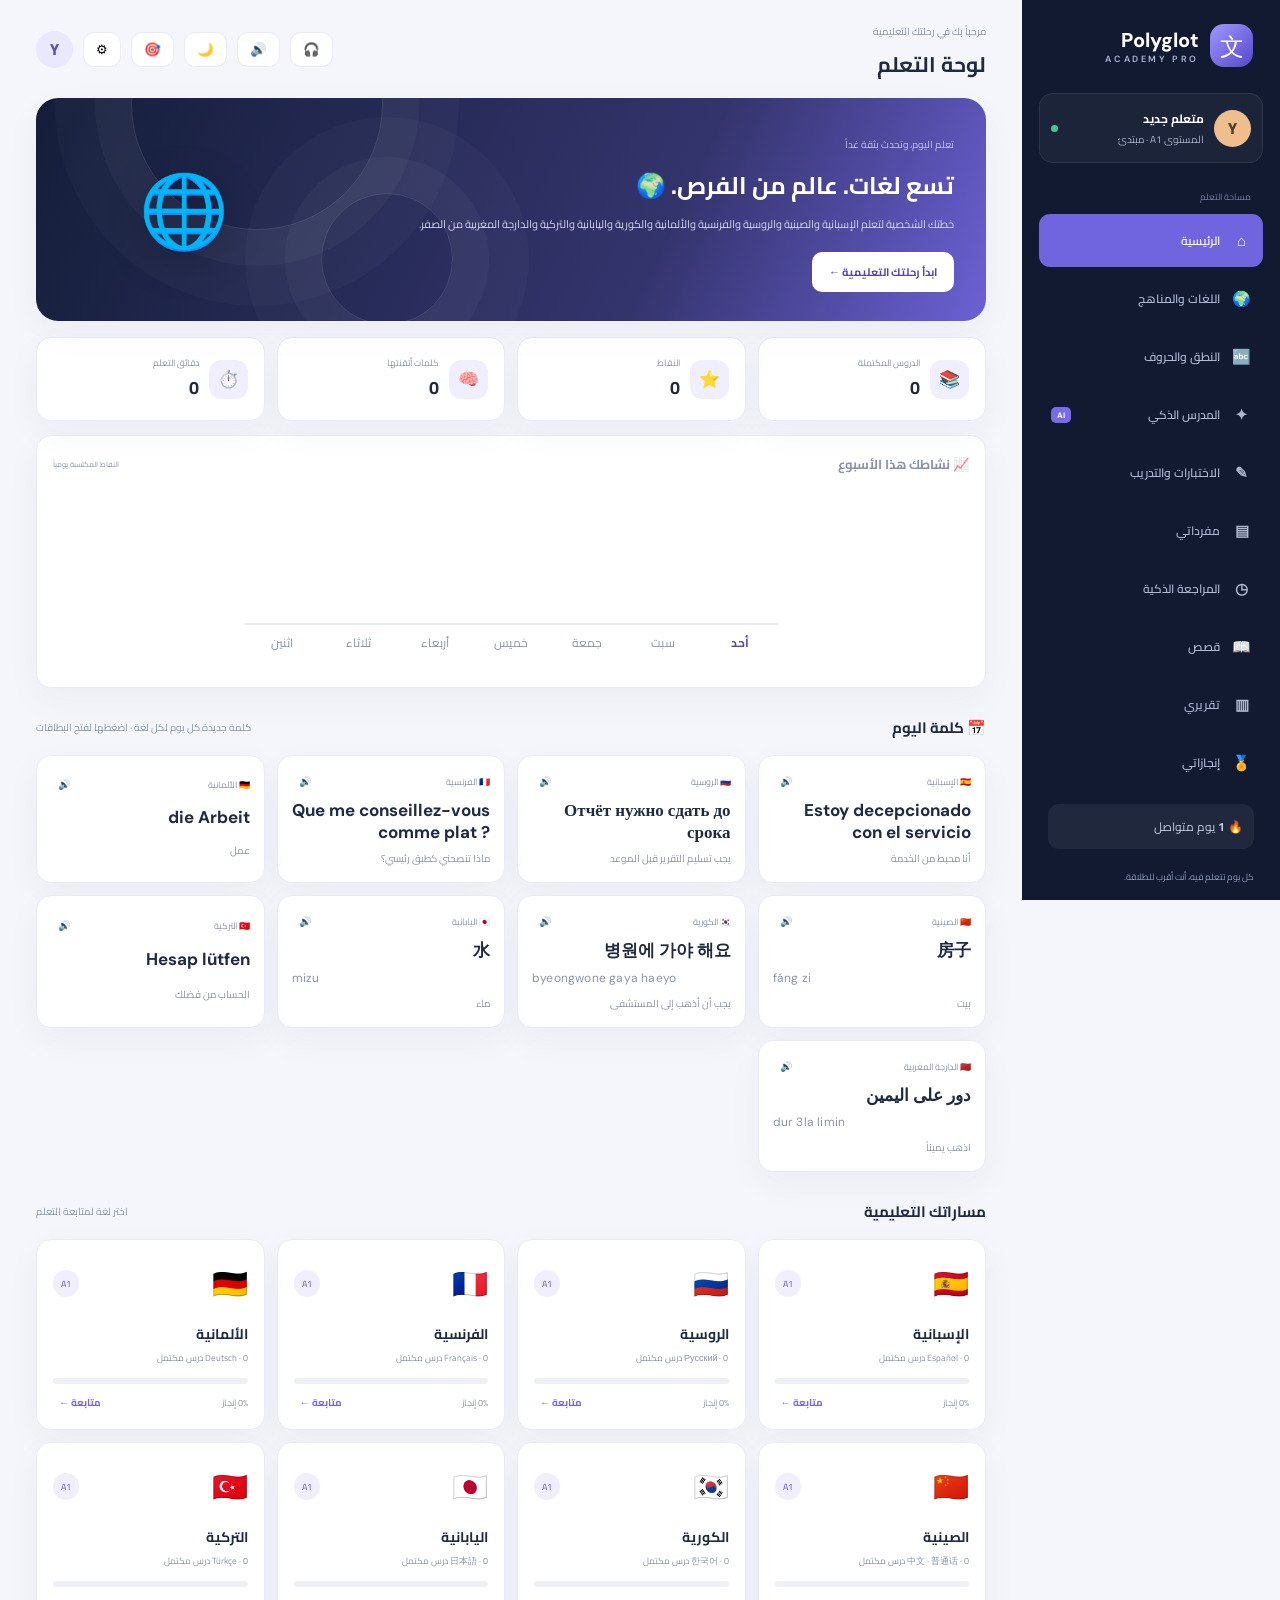
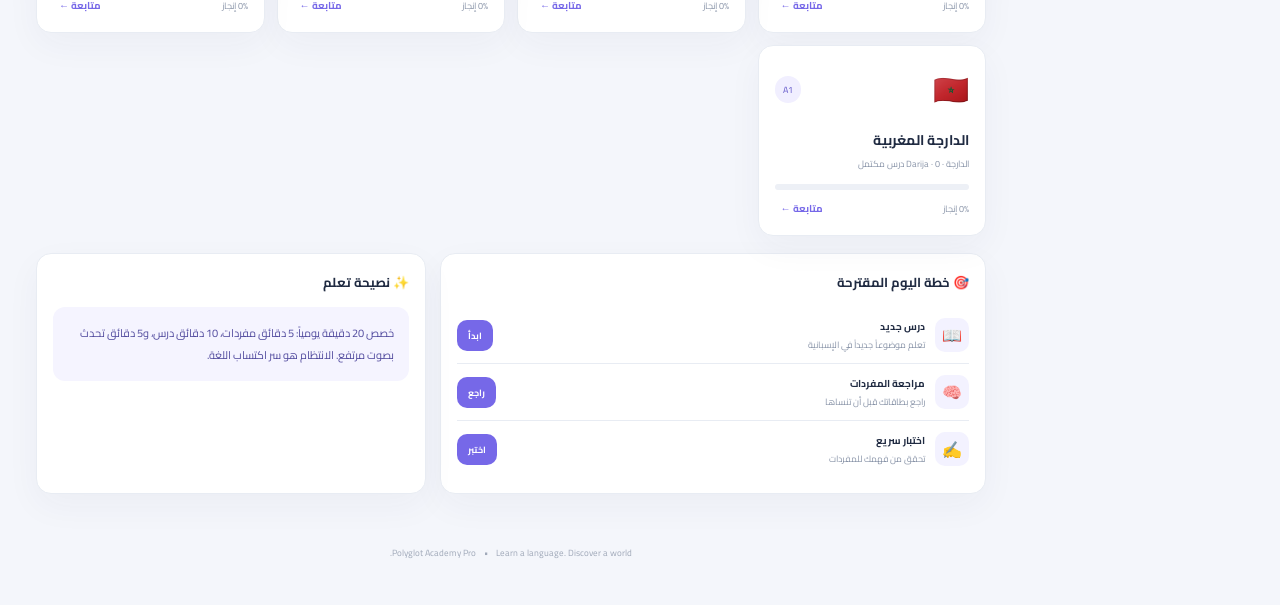
==== index.html @ 5365e898 "Update script version numbers in index.html" ====
<!DOCTYPE html>
<html lang="ar" dir="rtl">
<head>
<meta charset="UTF-8"><meta name="viewport" content="width=device-width,initial-scale=1,viewport-fit=cover">
<meta name="theme-color" content="#10172b"><meta name="description" content="Polyglot Academy - منصة تعلم الإسبانية والصينية والكورية واليابانية والتركية والروسية والفرنسية والألمانية والدارجة المغربية">
<link rel="manifest" href="manifest.json"><link rel="icon" href="icon.svg" type="image/svg+xml"><link rel="apple-touch-icon" href="icon-192.png"><link rel="stylesheet" href="styles.css?v=26">
<title>Polyglot Academy Pro</title>
</head>
<body>
<script>if(localStorage.getItem("polyglot-theme")==="dark")document.body.classList.add("dark")</script>
<aside class="sidebar" id="sidebar">
 <a class="brand" href="#"><span class="brand-icon">文</span><span><b>Polyglot</b><small>ACADEMY PRO</small></span></a>
 <div class="user-card"><div class="avatar">Y</div><div><b>متعلم جديد</b><small>المستوى A1 · مبتدئ</small></div><span class="online"></span></div>
 <div class="nav-label">مساحة التعلم</div>
 <nav>
  <button class="nav active" data-page="dashboard"><i>⌂</i> الرئيسية</button>
  <button class="nav" data-page="languages"><i>🌍</i> اللغات والمناهج</button>
  <button class="nav" data-page="alphabet"><i>🔤</i> النطق والحروف</button>
  <button class="nav" data-page="tutor"><i>✦</i> المدرس الذكي <em>AI</em></button>
  <button class="nav" data-page="practice"><i>✎</i> الاختبارات والتدريب</button>
  <button class="nav" data-page="vocabulary"><i>▤</i> مفرداتي</button>
  <button class="nav" data-page="review"><i>◷</i> المراجعة الذكية</button>
  <button class="nav" data-page="stories"><i>📖</i> قصص</button>
  <button class="nav" data-page="progress"><i>▥</i> تقريري</button>
  <button class="nav" data-page="achievements"><i>🏅</i> إنجازاتي</button>
 </nav>
 <div class="sidebar-bottom"><div class="streak">🔥 <b id="streak">1</b> يوم متواصل</div><small>كل يوم تتعلم فيه، أنت أقرب للطلاقة.</small></div>
</aside>
<div class="backdrop" id="backdrop"></div>
<main class="main">
 <header class="topbar"><button class="menu" id="menuBtn">☰</button><div><small class="muted">مرحباً بك في رحلتك التعليمية</small><h2 id="pageTitle">لوحة التعلم</h2></div><div class="top-actions"><button class="icon-btn" id="rateBtn" title="سرعة النطق">🔊</button><button class="icon-btn" id="themeBtn" title="الوضع الليلي">🌙</button><button class="icon-btn" id="goalBtn" title="هدف اليوم">🎯</button><button class="icon-btn" id="settingsBtn" title="الإعدادات">⚙</button><div class="user-mini">Y</div></div></header>
 <section id="content"></section>
 <footer>Polyglot Academy Pro <span>•</span> Learn a language. Discover a world.</footer>
</main>
<div class="toast" id="toast"></div>
<script src="content.js?v=26"></script>
<script src="grammar.js?v=26"></script>
<script src="units2.js?v=26"></script>
<script src="grammar2.js?v=26"></script>
<script src="verbs.js?v=26"></script>
<script src="quizlogic.js?v=26"></script>
<script src="alphabet.js?v=26"></script>
<script src="zh.js?v=26"></script>
<script src="ko.js?v=26"></script>
<script src="ja.js?v=26"></script>
<script src="tr.js?v=26"></script>
<script src="ma.js?v=26"></script>
<script src="ma2.js?v=26"></script>
<script src="ma3.js?v=26"></script>
<script src="ma4.js?v=26"></script>
<script src="arpron.js?v=26"></script>
<script src="gpron1.js?v=26"></script>
<script src="gpron2.js?v=26"></script>
<script src="gfix1.js?v=26"></script>
<script src="gfix2.js?v=26"></script>
<script src="app.js?v=26"></script>
<script src="53-vpjs.js?v=26"></script>
</body></html>
---- styles.css ----
@import url('https://fonts.googleapis.com/css2?family=Cairo:wght@400;500;600;700;800&family=DM+Sans:wght@400;500;600;700;800&display=swap');
:root{--navy:#111a31;--navy2:#1c2947;--purple:#7668e8;--purple2:#eeeaff;--bg:#f4f6fb;--ink:#202b42;--muted:#8994a8;--line:#e8ecf3;--white:#fff;--green:#20a779;--shadow:0 12px 35px #25375c0b}
*{box-sizing:border-box}body{margin:0;background:var(--bg);color:var(--ink);font-family:Cairo,Arial,sans-serif;display:flex;min-height:100vh}.sidebar{position:fixed;right:0;top:0;bottom:0;width:258px;background:var(--navy);color:#fff;padding:24px 17px;display:flex;flex-direction:column;z-index:40;overflow-y:auto;overscroll-behavior:contain}.brand{display:flex;align-items:center;gap:11px;padding:0 10px 26px;color:white;text-decoration:none}.brand-icon{width:43px;height:43px;border-radius:14px;background:linear-gradient(135deg,#a198ff,#5547cb);display:grid;place-items:center;font-size:24px}.brand b{display:block;font:800 20px 'DM Sans'}.brand small{display:block;font:600 9px 'DM Sans';letter-spacing:2.6px;color:#aeb5d5}.user-card{display:flex;align-items:center;gap:10px;padding:13px 11px;background:#ffffff0c;border:1px solid #ffffff12;border-radius:14px;margin-bottom:25px}.avatar,.user-mini{width:37px;height:37px;border-radius:50%;display:grid;place-items:center;background:#f0bd8d;color:#513e2e;font-weight:800}.user-card b,.user-card small{display:block}.user-card b{font-size:12px}.user-card small{font-size:10px;color:#aab4d0}.online{width:7px;height:7px;border-radius:50%;background:#39c99a;margin-right:auto}.nav-label{font-size:9px;color:#7582a4;padding:0 12px 9px}nav{display:grid;gap:5px}.nav{width:100%;border:0;background:transparent;color:#aeb8d0;text-align:right;padding:12px;border-radius:11px;display:flex;align-items:center;gap:12px;font:600 12px Cairo;cursor:pointer}.nav i{font-style:normal;width:19px;text-align:center;font-size:15px}.nav em{font:700 8px 'DM Sans';background:#786be9;color:white;padding:3px 6px;border-radius:5px;margin-right:auto}.nav.active,.nav:hover{background:#7064df;color:#fff}.sidebar-bottom{margin-top:auto;padding:15px 9px;color:#c7cde0}.streak{background:#ffffff10;border-radius:11px;padding:11px;font-size:12px;margin-bottom:10px}.sidebar-bottom small{font-size:9px;color:#8f9bb9}.main{margin-right:258px;width:calc(100% - 258px);padding:0 36px 24px;max-width:1600px}.topbar{height:98px;display:flex;align-items:center;justify-content:space-between}.topbar h2{font-size:21px;margin:1px 0}.muted{color:var(--muted);font-size:10px}.top-actions{display:flex;gap:10px;align-items:center}.icon-btn,.menu{border:1px solid var(--line);background:#fff;border-radius:11px;padding:9px 12px;cursor:pointer}.user-mini{background:#eae8ff;color:#5d52bd}.menu{display:none}#content{padding-bottom:30px}.hero{background:linear-gradient(115deg,#141e39,#34346d 66%,#6c61d5);color:white;border-radius:22px;padding:29px 32px;min-height:190px;display:flex;align-items:center;justify-content:space-between;position:relative;overflow:hidden;box-shadow:var(--shadow)}.hero:before,.hero:after{content:"";position:absolute;border:1px solid #ffffff20;border-radius:50%;width:250px;height:250px;left:10%;top:-120px;box-shadow:0 0 0 36px #ffffff08,0 0 0 76px #ffffff06}.hero:after{width:130px;height:130px;left:30%;top:95px}.hero-copy{position:relative;z-index:1}.hero h1{font-size:24px;margin:6px 0}.hero p{font-size:11px;color:#d5d7ef;margin:0 0 18px}.hero-art{font-size:72px;z-index:1;margin-left:8%;filter:drop-shadow(0 10px 18px #0004)}.eyebrow{font-size:10px;color:#c6c4f5}.btn{border:0;background:var(--purple);color:white;border-radius:10px;padding:10px 17px;font:700 11px Cairo;cursor:pointer}.btn.light{background:#fff;color:#5047b4}.btn.ghost{background:#fff;color:var(--purple);border:1px solid #e5e1ff}.btn.dark{background:var(--navy)}.section-head{display:flex;align-items:center;justify-content:space-between;margin:25px 0 13px}.section-head h3{font-size:15px;margin:0}.section-head small,.subtext{font-size:10px;color:var(--muted)}.stats{display:grid;grid-template-columns:repeat(4,1fr);gap:12px;margin-top:16px}.stat,.panel,.language-card,.lesson-card,.metric{background:#fff;border:1px solid var(--line);border-radius:15px;padding:16px;box-shadow:var(--shadow)}.stat{display:flex;align-items:center;gap:10px}.stat-icon{width:39px;height:39px;border-radius:12px;background:#f0efff;display:grid;place-items:center;font-size:17px}.stat small{display:block;color:var(--muted);font-size:9px}.stat b{font-size:18px}.language-grid{display:grid;grid-template-columns:repeat(4,1fr);gap:12px}.language-card{padding:16px;position:relative;overflow:hidden}.lang-head{display:flex;justify-content:space-between;align-items:center}.flag{font-size:29px}.tag{font-size:9px;color:#6459ca;background:#f1efff;padding:5px 8px;border-radius:20px}.language-card h3{font-size:14px;margin:10px 0 0}.language-card p{font-size:9px;color:var(--muted);margin:2px 0 12px}.track{height:6px;background:#edf0f6;border-radius:8px;overflow:hidden;margin:8px 0}.track span{display:block;height:100%;background:var(--accent,var(--purple));border-radius:8px}.card-foot{display:flex;justify-content:space-between;align-items:center;color:var(--muted);font-size:9px}.card-foot button{border:0;background:none;color:var(--purple);font:700 10px Cairo;cursor:pointer}.two-col{display:grid;grid-template-columns:1.4fr 1fr;gap:14px;margin-top:17px}.panel h3{font-size:13px;margin:0 0 13px}.task{display:flex;align-items:center;gap:10px;padding:10px 0;border-bottom:1px solid var(--line)}.task:last-child{border:0}.task-icon{width:34px;height:34px;border-radius:10px;background:#f3f2ff;display:grid;place-items:center}.task b{display:block;font-size:10px}.task small{display:block;font-size:9px;color:var(--muted)}.task .btn{margin-right:auto;padding:7px 11px;font-size:9px}.quote{background:#f5f4ff;border-radius:12px;padding:15px;color:#514a9e;font-size:11px;line-height:2}.page-intro{color:var(--muted);font-size:11px;margin:0 0 17px}.course-grid{display:grid;grid-template-columns:repeat(2,1fr);gap:13px}.course-row{display:flex;align-items:center;gap:12px}.course-row h3{font-size:14px;margin:0}.course-row p{font-size:9px;color:var(--muted);margin:2px 0}.course-row .btn{margin-right:auto}.level-grid{display:grid;grid-template-columns:repeat(3,1fr);gap:10px}.level{background:white;border:1px solid var(--line);border-radius:13px;padding:13px;cursor:pointer;text-align:right}.level b{font:800 15px 'DM Sans';color:var(--purple)}.level small{display:block;color:var(--muted);font-size:9px;margin-top:4px}.level.active{border-color:var(--purple);background:#f8f7ff}.lesson-list{display:grid;gap:9px}.lesson{display:flex;align-items:center;gap:12px;background:white;border:1px solid var(--line);border-radius:12px;padding:12px}.lesson-num{width:32px;height:32px;border-radius:9px;background:#f1efff;color:#6459ca;display:grid;place-items:center;font-weight:800}.lesson b{font-size:11px}.lesson small{display:block;font-size:9px;color:var(--muted)}.lesson button{margin-right:auto}.tabs{display:flex;gap:7px;flex-wrap:wrap;margin-bottom:14px}.tab{border:1px solid var(--line);background:white;border-radius:9px;padding:7px 12px;font:600 10px Cairo;cursor:pointer}.tab.active{background:var(--navy);color:white}.quiz-box,.tutor-box{max-width:760px;margin:auto;background:white;border:1px solid var(--line);border-radius:17px;padding:22px}.question{font-size:20px;margin:22px 0 5px}.foreign{direction:ltr;text-align:right;font:600 17px 'DM Sans';color:#5b50c2}.answers{display:grid;gap:8px;margin:18px 0}.answer{border:1px solid var(--line);border-radius:10px;background:white;padding:11px;text-align:right;font:600 11px Cairo;cursor:pointer}.answer.correct{background:#e8f8f1;border-color:#25ac7a}.answer.wrong{background:#fff0f0;border-color:#db7474}.feedback{font-size:11px;min-height:22px}.flashcard{max-width:500px;margin:12px auto;background:linear-gradient(140deg,#202a50,#655bd0);color:white;border-radius:18px;padding:42px 20px;text-align:center;min-height:205px;display:grid;place-content:center;gap:12px;cursor:pointer}.flashcard strong{font:700 32px 'DM Sans'}.flashcard small{font-size:10px;color:#d9d8f7}.center-actions{display:flex;justify-content:center;gap:8px;flex-wrap:wrap}.chat-log{height:290px;overflow:auto;background:#f7f8fc;border-radius:12px;padding:13px;margin:14px 0;display:flex;flex-direction:column;gap:10px}.bubble{max-width:85%;padding:10px 13px;border-radius:12px;font-size:11px;line-height:1.9}.bubble.ai{background:white;border:1px solid var(--line);align-self:flex-start}.bubble.user{background:#eae8ff;color:#40378e;align-self:flex-end}.chat-input{display:flex;gap:8px}.chat-input input,.field{width:100%;border:1px solid var(--line);border-radius:10px;padding:11px;font:11px Cairo;outline:none}.chat-input input:focus,.field:focus{border-color:var(--purple)}.note{background:#fff8e8;border:1px solid #f3e4bb;color:#80652d;padding:12px;border-radius:11px;font-size:10px;line-height:1.8;margin-bottom:12px}.metric-grid{display:grid;grid-template-columns:repeat(3,1fr);gap:12px}.metric b{display:block;font-size:22px;color:var(--purple)}.metric small{font-size:9px;color:var(--muted)}.toast{position:fixed;bottom:22px;left:22px;background:#17213a;color:white;padding:11px 16px;border-radius:11px;font-size:11px;opacity:0;transform:translateY(8px);transition:.2s;z-index:20}.toast.show{opacity:1;transform:none}footer{text-align:center;color:#a0a9b9;font-size:9px;padding:20px}footer span{padding:0 6px}
@media(max-width:1100px){.language-grid{grid-template-columns:repeat(2,1fr)}.stats{grid-template-columns:repeat(2,1fr)}.main{padding:0 22px}.two-col{grid-template-columns:1fr}}
@media(max-width:700px){.sidebar{transform:translateX(105%);transition:.25s;width:260px}.sidebar.open{transform:none}.backdrop{position:fixed;inset:0;background:#0b102099;z-index:30;opacity:0;pointer-events:none;transition:.2s}.backdrop.show{opacity:1;pointer-events:auto}body.menu-open{overflow:hidden}.main{margin:0;width:100%;padding:0 14px 18px}.topbar{height:82px;gap:9px}.menu{display:block}.topbar>div:nth-child(2){margin-left:auto}.topbar h2{font-size:17px}.top-actions{gap:6px}.icon-btn{padding:8px}.hero{padding:22px 18px;min-height:170px}.hero h1{font-size:19px}.hero-art{font-size:49px;margin:0}.hero p{max-width:230px}.stats{gap:8px}.stat{padding:10px;gap:7px}.stat-icon{width:31px;height:31px;font-size:14px}.stat b{font-size:15px}.stat small{font-size:8px}.language-grid{gap:8px}.language-card{padding:12px}.course-grid{grid-template-columns:1fr}.level-grid{grid-template-columns:repeat(2,1fr)}.quiz-box,.tutor-box{padding:15px}.question{font-size:18px}.metric-grid{grid-template-columns:1fr 1fr}}

.bubble p{margin:0 0 6px}.bubble p:last-child{margin:0}.bubble ul,.bubble ol{margin:4px 0 6px;padding-right:20px}.bubble li{margin:2px 0}.bubble hr{border:0;border-top:1px solid var(--line);margin:8px 0}.bubble h4,.grammar h4{margin:6px 0;font-size:13px;color:var(--purple)}.bubble code{background:#f1efff;padding:1px 5px;border-radius:5px;font-family:'DM Sans',monospace}.tbl-wrap{overflow-x:auto;margin:8px 0}.md-table{border-collapse:collapse;width:100%;font-size:11px}.md-table th,.md-table td{border:1px solid var(--line);padding:7px 10px;text-align:right}.md-table th{background:#f1efff;color:#4a41a8}.grammar{margin-top:16px;background:#fbfaff;border:1px solid #e5e1ff;border-radius:14px;padding:14px 16px}.grammar p{font-size:11px;line-height:2;margin:4px 0 8px}.icon-btn.sm{padding:2px 7px;font-size:10px;border-radius:8px}

/* Round 3: mobile polish */
@media(max-width:700px){
.user-mini{display:none}
.topbar{padding:0 2px}
.chat-log{height:min(400px,52vh)}
.bubble{max-width:94%;font-size:12px}
.chat-input input{padding:10px;font-size:12px}
.chat-input .btn{padding:10px 13px}
.flashcard{padding:30px 14px;min-height:180px}
.flashcard strong{font-size:clamp(20px,6.5vw,30px);overflow-wrap:anywhere}
.lesson{flex-wrap:wrap;row-gap:7px}
.lesson button{margin-right:auto}
.section-head h3{font-size:14px}
.quote{font-size:12px}
.tutor-box,.quiz-box{padding:13px}
.question{font-size:16px}
.foreign{font-size:15px}
.metric-grid{gap:8px}
.hero-art{display:none}
.hero p{max-width:none}
footer{font-size:8px}
.md-table{font-size:10px}
.md-table th,.md-table td{padding:5px 7px}
}

/* Round 4: achievements + listening */
.badge-grid{display:grid;grid-template-columns:repeat(4,1fr);gap:12px}
.badge{background:#fff;border:1px solid var(--line);border-radius:15px;padding:16px 12px;text-align:center;box-shadow:var(--shadow);opacity:.55}
.badge.on{opacity:1;border-color:#d9d2ff;background:linear-gradient(160deg,#fff,#f6f4ff)}
.badge-icon{font-size:30px;margin-bottom:8px;filter:grayscale(1)}
.badge.on .badge-icon{filter:none}
.badge b{display:block;font-size:11px;margin-bottom:4px}
.badge small{display:block;font-size:9px;color:var(--muted);line-height:1.7;min-height:28px}
.badge-state{display:inline-block;margin-top:8px;font-size:9px;font-weight:700;color:var(--green);background:#e8f8f1;padding:4px 9px;border-radius:14px}
.badge-state.locked{color:var(--muted);background:#f1f3f8}
@media(max-width:1100px){.badge-grid{grid-template-columns:repeat(3,1fr)}}
@media(max-width:700px){.badge-grid{grid-template-columns:repeat(2,1fr);gap:8px}.badge{padding:12px 8px}.badge small{min-height:36px}}

/* Round 5: speaking + stories + chart */
.btn.rec{background:#d64b4b;animation:pulse 1.2s infinite}
@keyframes pulse{0%,100%{opacity:1}50%{opacity:.65}}
.story-line{border:1px solid var(--line);border-radius:11px;padding:10px 13px;margin:8px 0;cursor:pointer;background:#fff}
.story-line p{margin:0;font-size:13px;color:#4a41a8}
.story-line .story-ar{display:none;font-size:11px;color:var(--muted);margin-top:5px;line-height:1.8}
.story-line.open{background:#f8f7ff;border-color:#ddd6ff}
.story-line.open .story-ar{display:block}
.story .lesson-num{width:auto;padding:0 9px;font-size:10px}
@media(max-width:700px){.story-line p{font-size:12px}}

/* Round 6: role-play cards + dark mode */
.rp-grid{display:grid;grid-template-columns:repeat(3,1fr);gap:10px;margin-bottom:4px}
.rp-card{position:relative;border:1px solid var(--line);background:#fff;border-radius:13px;padding:14px 11px;cursor:pointer;text-align:center;font-family:Cairo}
.rp-card:hover{border-color:#d9d2ff;background:#f8f7ff}
.rp-icon{font-size:24px;display:block;margin-bottom:6px}
.rp-card b{display:block;font-size:11px;margin-bottom:3px}
.rp-card small{display:block;font-size:9px;color:var(--muted);line-height:1.6}
.rp-done{position:absolute;top:7px;left:8px;font-size:8px;font-weight:700;color:var(--green);background:#e8f8f1;padding:3px 7px;border-radius:12px}
@media(max-width:700px){.rp-grid{grid-template-columns:repeat(2,1fr);gap:8px}.rp-card{padding:11px 8px}}
:root{--chart-bar:#c9c4f2;--chart-today:#7668e8;--chart-num:#514a9e;--chart-num0:#c3c9d6;--chart-day:#8994a8;--chart-line:#e8ecf3}
body.dark{--bg:#0e1526;--ink:#e7ebf6;--muted:#93a0c0;--line:#263350;--chart-bar:#3d3670;--chart-today:#8f84f5;--chart-num:#c9c4f2;--chart-num0:#5a6480;--chart-day:#93a0c0;--chart-line:#2a3a5e}
body.dark .stat,body.dark .panel,body.dark .language-card,body.dark .lesson-card,body.dark .metric,body.dark .lesson,body.dark .badge,body.dark .story-line,body.dark .quiz-box,body.dark .tutor-box,body.dark .level,body.dark .tab,body.dark .answer,body.dark .icon-btn,body.dark .menu,body.dark .rp-card{background:#16203a;border-color:#263350;box-shadow:0 12px 35px #00000030}
body.dark .rp-card:hover{background:#1c2547;border-color:#3a3f7d}
body.dark .bubble.ai{background:#1b2745;border-color:#2a3a5e;color:#e7ebf6}
body.dark .bubble.user{background:#353a7a;color:#e6e4ff}
body.dark .chat-log{background:#101a30}
body.dark .chat-input input,body.dark .field{background:#101a30;border-color:#2a3a5e;color:#e7ebf6}
body.dark .tab.active{background:#6c61d5}
body.dark .btn.ghost{background:#1b2745;border-color:#3a3f7d;color:#a99fff}
body.dark .track{background:#22304f}
body.dark .level.active{background:#1c2547;border-color:var(--purple)}
body.dark .level b{color:#a99fff}
body.dark .lesson-num,body.dark .tag,body.dark .stat-icon,body.dark .task-icon{background:#232c52;color:#a99fff}
body.dark .quote{background:#1c2440;color:#b9b3f2}
body.dark .note{background:#2b2416;border-color:#4a3d1f;color:#d8b96a}
body.dark .answer.correct{background:#123527;border-color:#25ac7a}
body.dark .answer.wrong{background:#3a1d1d;border-color:#db7474}
body.dark .badge.on{background:linear-gradient(160deg,#1b2547,#1a2140);border-color:#3a3f7d}
body.dark .badge-state{background:#123527}
body.dark .badge-state.locked{background:#1c2540}
body.dark .rp-done{background:#123527}
body.dark .story-line.open{background:#1c2547;border-color:#3a3f7d}
body.dark .story-line p{color:#b9b3f2}
body.dark .grammar{background:#1a2140;border-color:#3a3f7d}
body.dark .bubble code,body.dark .md-table th{background:#232c52}
body.dark .md-table th{color:#b9b3f2}
body.dark .md-table th,body.dark .md-table td{border-color:#2a3a5e}
body.dark .user-mini{background:#353a7a;color:#cfcaff}
body.dark .card-foot button,body.dark .metric b{color:#a99fff}
body.dark footer{color:#5f6c8f}
.wotd-grid{display:grid;grid-template-columns:repeat(4,1fr);gap:12px}
.wotd-card{background:#fff;border:1px solid var(--line);border-radius:15px;padding:14px;box-shadow:var(--shadow);cursor:pointer;display:grid;gap:6px}
.wotd-card:hover{border-color:#d9d2ff}
.wotd-card b{font:700 17px 'DM Sans';direction:auto;text-align:right}
.wotd-card small{color:var(--muted);font-size:10px}
.write-area{resize:vertical;min-height:110px;line-height:1.9}
@media(max-width:1100px){.wotd-grid{grid-template-columns:repeat(2,1fr)}}
@media(max-width:700px){.wotd-grid{grid-template-columns:repeat(2,1fr);gap:8px}.wotd-card{padding:11px 10px}}
body.dark .wotd-card{background:#16203a;border-color:#263350;box-shadow:0 12px 35px #00000030}
body.dark .wotd-card:hover{border-color:#3a3f7d}
body.dark .write-area{background:#101a30;border-color:#2a3a5e;color:#e7ebf6}
.abc-grid{display:grid;grid-template-columns:repeat(auto-fill,minmax(150px,1fr));gap:10px}
.abc-card{background:#fff;border:1px solid var(--line);border-radius:13px;padding:12px;display:grid;gap:5px;box-shadow:var(--shadow)}
.abc-card:hover{border-color:#d9d2ff}
.abc-letter{font:700 22px 'DM Sans';color:#514a9e}
.abc-name{font:700 14px Cairo;color:var(--purple)}
.abc-card small{color:var(--muted);font-size:10px;line-height:1.8}
.abc-card .icon-btn.sm{padding:3px 7px;font-size:11px}
body.dark .abc-card{background:#16203a;border-color:#263350;box-shadow:0 12px 35px #00000030}
body.dark .abc-letter{color:#c9c4f5}
@media(max-width:700px){.abc-grid{grid-template-columns:repeat(2,1fr);gap:8px}.abc-card{padding:10px}.abc-letter{font-size:19px}}

/* Round 10: pinyin line under Chinese text */
.py{display:block;font-size:12px;line-height:1.7;color:var(--muted);direction:ltr;font-family:'DM Sans',Cairo;letter-spacing:.2px}
.ar-pron{direction:rtl;font-family:Cairo,'DM Sans',sans-serif;font-size:14px;letter-spacing:0}
body.dark .py{color:#93a0c0}
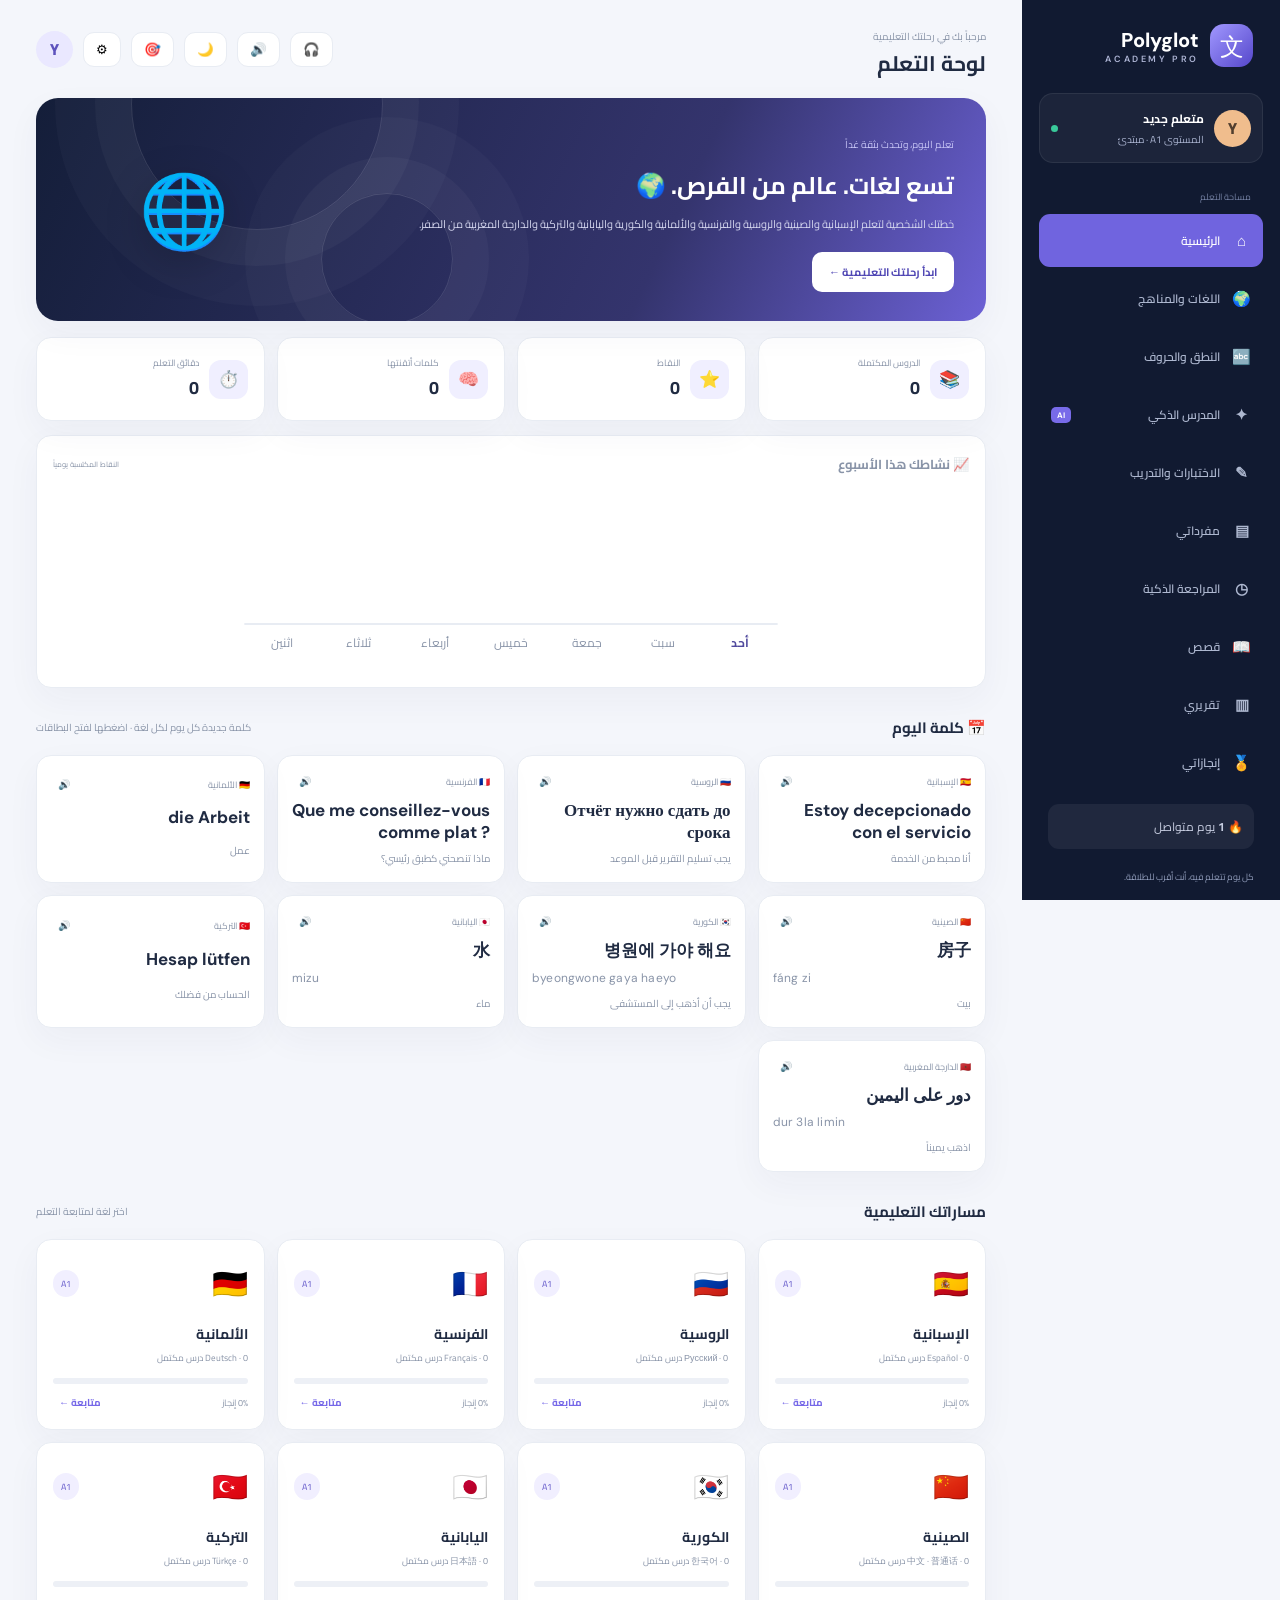
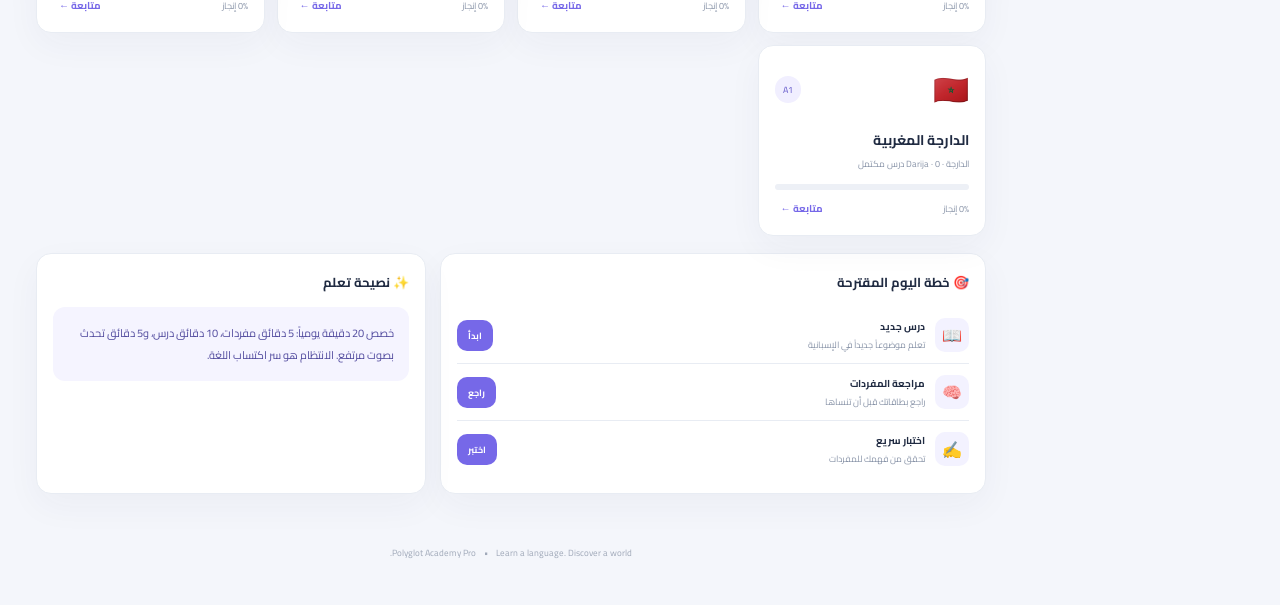
==== commit 7c101df8: "Update script versions in index.html" ====
--- a/index.html
+++ b/index.html
@@ -3,7 +3,7 @@
 <head>
 <meta charset="UTF-8"><meta name="viewport" content="width=device-width,initial-scale=1,viewport-fit=cover">
 <meta name="theme-color" content="#10172b"><meta name="description" content="Polyglot Academy - منصة تعلم الإسبانية والصينية والكورية واليابانية والتركية والروسية والفرنسية والألمانية والدارجة المغربية">
-<link rel="manifest" href="manifest.json"><link rel="icon" href="icon.svg" type="image/svg+xml"><link rel="apple-touch-icon" href="icon-192.png"><link rel="stylesheet" href="styles.css?v=26">
+<link rel="manifest" href="manifest.json"><link rel="icon" href="icon.svg" type="image/svg+xml"><link rel="apple-touch-icon" href="icon-192.png"><link rel="stylesheet" href="styles.css?v=28">
 <title>Polyglot Academy Pro</title>
 </head>
 <body>
@@ -33,26 +33,26 @@
  <footer>Polyglot Academy Pro <span>•</span> Learn a language. Discover a world.</footer>
 </main>
 <div class="toast" id="toast"></div>
-<script src="content.js?v=26"></script>
-<script src="grammar.js?v=26"></script>
-<script src="units2.js?v=26"></script>
-<script src="grammar2.js?v=26"></script>
-<script src="verbs.js?v=26"></script>
-<script src="quizlogic.js?v=26"></script>
-<script src="alphabet.js?v=26"></script>
-<script src="zh.js?v=26"></script>
-<script src="ko.js?v=26"></script>
-<script src="ja.js?v=26"></script>
-<script src="tr.js?v=26"></script>
-<script src="ma.js?v=26"></script>
-<script src="ma2.js?v=26"></script>
-<script src="ma3.js?v=26"></script>
-<script src="ma4.js?v=26"></script>
-<script src="arpron.js?v=26"></script>
-<script src="gpron1.js?v=26"></script>
-<script src="gpron2.js?v=26"></script>
-<script src="gfix1.js?v=26"></script>
-<script src="gfix2.js?v=26"></script>
-<script src="app.js?v=26"></script>
-<script src="53-vpjs.js?v=26"></script>
+<script src="content.js?v=28"></script>
+<script src="grammar.js?v=28"></script>
+<script src="units2.js?v=28"></script>
+<script src="grammar2.js?v=28"></script>
+<script src="verbs.js?v=28"></script>
+<script src="quizlogic.js?v=28"></script>
+<script src="alphabet.js?v=28"></script>
+<script src="zh.js?v=28"></script>
+<script src="ko.js?v=28"></script>
+<script src="ja.js?v=28"></script>
+<script src="tr.js?v=28"></script>
+<script src="ma.js?v=28"></script>
+<script src="ma2.js?v=28"></script>
+<script src="ma3.js?v=28"></script>
+<script src="ma4.js?v=28"></script>
+<script src="arpron.js?v=28"></script>
+<script src="gpron1.js?v=28"></script>
+<script src="gpron2.js?v=28"></script>
+<script src="gfix1.js?v=28"></script>
+<script src="gfix2.js?v=28"></script>
+<script src="app.js?v=28"></script>
+<script src="53-vpjs.js?v=28"></script>
 </body></html>
--- a/styles.css
+++ b/styles.css
@@ -1,8 +1,8 @@
 @import url('https://fonts.googleapis.com/css2?family=Cairo:wght@400;500;600;700;800&family=DM+Sans:wght@400;500;600;700;800&display=swap');
 :root{--navy:#111a31;--navy2:#1c2947;--purple:#7668e8;--purple2:#eeeaff;--bg:#f4f6fb;--ink:#202b42;--muted:#8994a8;--line:#e8ecf3;--white:#fff;--green:#20a779;--shadow:0 12px 35px #25375c0b}
-*{box-sizing:border-box}body{margin:0;background:var(--bg);color:var(--ink);font-family:Cairo,Arial,sans-serif;display:flex;min-height:100vh}.sidebar{position:fixed;right:0;top:0;bottom:0;width:258px;background:var(--navy);color:#fff;padding:24px 17px;display:flex;flex-direction:column;z-index:40;overflow-y:auto;overscroll-behavior:contain}.brand{display:flex;align-items:center;gap:11px;padding:0 10px 26px;color:white;text-decoration:none}.brand-icon{width:43px;height:43px;border-radius:14px;background:linear-gradient(135deg,#a198ff,#5547cb);display:grid;place-items:center;font-size:24px}.brand b{display:block;font:800 20px 'DM Sans'}.brand small{display:block;font:600 9px 'DM Sans';letter-spacing:2.6px;color:#aeb5d5}.user-card{display:flex;align-items:center;gap:10px;padding:13px 11px;background:#ffffff0c;border:1px solid #ffffff12;border-radius:14px;margin-bottom:25px}.avatar,.user-mini{width:37px;height:37px;border-radius:50%;display:grid;place-items:center;background:#f0bd8d;color:#513e2e;font-weight:800}.user-card b,.user-card small{display:block}.user-card b{font-size:12px}.user-card small{font-size:10px;color:#aab4d0}.online{width:7px;height:7px;border-radius:50%;background:#39c99a;margin-right:auto}.nav-label{font-size:9px;color:#7582a4;padding:0 12px 9px}nav{display:grid;gap:5px}.nav{width:100%;border:0;background:transparent;color:#aeb8d0;text-align:right;padding:12px;border-radius:11px;display:flex;align-items:center;gap:12px;font:600 12px Cairo;cursor:pointer}.nav i{font-style:normal;width:19px;text-align:center;font-size:15px}.nav em{font:700 8px 'DM Sans';background:#786be9;color:white;padding:3px 6px;border-radius:5px;margin-right:auto}.nav.active,.nav:hover{background:#7064df;color:#fff}.sidebar-bottom{margin-top:auto;padding:15px 9px;color:#c7cde0}.streak{background:#ffffff10;border-radius:11px;padding:11px;font-size:12px;margin-bottom:10px}.sidebar-bottom small{font-size:9px;color:#8f9bb9}.main{margin-right:258px;width:calc(100% - 258px);padding:0 36px 24px;max-width:1600px}.topbar{height:98px;display:flex;align-items:center;justify-content:space-between}.topbar h2{font-size:21px;margin:1px 0}.muted{color:var(--muted);font-size:10px}.top-actions{display:flex;gap:10px;align-items:center}.icon-btn,.menu{border:1px solid var(--line);background:#fff;border-radius:11px;padding:9px 12px;cursor:pointer}.user-mini{background:#eae8ff;color:#5d52bd}.menu{display:none}#content{padding-bottom:30px}.hero{background:linear-gradient(115deg,#141e39,#34346d 66%,#6c61d5);color:white;border-radius:22px;padding:29px 32px;min-height:190px;display:flex;align-items:center;justify-content:space-between;position:relative;overflow:hidden;box-shadow:var(--shadow)}.hero:before,.hero:after{content:"";position:absolute;border:1px solid #ffffff20;border-radius:50%;width:250px;height:250px;left:10%;top:-120px;box-shadow:0 0 0 36px #ffffff08,0 0 0 76px #ffffff06}.hero:after{width:130px;height:130px;left:30%;top:95px}.hero-copy{position:relative;z-index:1}.hero h1{font-size:24px;margin:6px 0}.hero p{font-size:11px;color:#d5d7ef;margin:0 0 18px}.hero-art{font-size:72px;z-index:1;margin-left:8%;filter:drop-shadow(0 10px 18px #0004)}.eyebrow{font-size:10px;color:#c6c4f5}.btn{border:0;background:var(--purple);color:white;border-radius:10px;padding:10px 17px;font:700 11px Cairo;cursor:pointer}.btn.light{background:#fff;color:#5047b4}.btn.ghost{background:#fff;color:var(--purple);border:1px solid #e5e1ff}.btn.dark{background:var(--navy)}.section-head{display:flex;align-items:center;justify-content:space-between;margin:25px 0 13px}.section-head h3{font-size:15px;margin:0}.section-head small,.subtext{font-size:10px;color:var(--muted)}.stats{display:grid;grid-template-columns:repeat(4,1fr);gap:12px;margin-top:16px}.stat,.panel,.language-card,.lesson-card,.metric{background:#fff;border:1px solid var(--line);border-radius:15px;padding:16px;box-shadow:var(--shadow)}.stat{display:flex;align-items:center;gap:10px}.stat-icon{width:39px;height:39px;border-radius:12px;background:#f0efff;display:grid;place-items:center;font-size:17px}.stat small{display:block;color:var(--muted);font-size:9px}.stat b{font-size:18px}.language-grid{display:grid;grid-template-columns:repeat(4,1fr);gap:12px}.language-card{padding:16px;position:relative;overflow:hidden}.lang-head{display:flex;justify-content:space-between;align-items:center}.flag{font-size:29px}.tag{font-size:9px;color:#6459ca;background:#f1efff;padding:5px 8px;border-radius:20px}.language-card h3{font-size:14px;margin:10px 0 0}.language-card p{font-size:9px;color:var(--muted);margin:2px 0 12px}.track{height:6px;background:#edf0f6;border-radius:8px;overflow:hidden;margin:8px 0}.track span{display:block;height:100%;background:var(--accent,var(--purple));border-radius:8px}.card-foot{display:flex;justify-content:space-between;align-items:center;color:var(--muted);font-size:9px}.card-foot button{border:0;background:none;color:var(--purple);font:700 10px Cairo;cursor:pointer}.two-col{display:grid;grid-template-columns:1.4fr 1fr;gap:14px;margin-top:17px}.panel h3{font-size:13px;margin:0 0 13px}.task{display:flex;align-items:center;gap:10px;padding:10px 0;border-bottom:1px solid var(--line)}.task:last-child{border:0}.task-icon{width:34px;height:34px;border-radius:10px;background:#f3f2ff;display:grid;place-items:center}.task b{display:block;font-size:10px}.task small{display:block;font-size:9px;color:var(--muted)}.task .btn{margin-right:auto;padding:7px 11px;font-size:9px}.quote{background:#f5f4ff;border-radius:12px;padding:15px;color:#514a9e;font-size:11px;line-height:2}.page-intro{color:var(--muted);font-size:11px;margin:0 0 17px}.course-grid{display:grid;grid-template-columns:repeat(2,1fr);gap:13px}.course-row{display:flex;align-items:center;gap:12px}.course-row h3{font-size:14px;margin:0}.course-row p{font-size:9px;color:var(--muted);margin:2px 0}.course-row .btn{margin-right:auto}.level-grid{display:grid;grid-template-columns:repeat(3,1fr);gap:10px}.level{background:white;border:1px solid var(--line);border-radius:13px;padding:13px;cursor:pointer;text-align:right}.level b{font:800 15px 'DM Sans';color:var(--purple)}.level small{display:block;color:var(--muted);font-size:9px;margin-top:4px}.level.active{border-color:var(--purple);background:#f8f7ff}.lesson-list{display:grid;gap:9px}.lesson{display:flex;align-items:center;gap:12px;background:white;border:1px solid var(--line);border-radius:12px;padding:12px}.lesson-num{width:32px;height:32px;border-radius:9px;background:#f1efff;color:#6459ca;display:grid;place-items:center;font-weight:800}.lesson b{font-size:11px}.lesson small{display:block;font-size:9px;color:var(--muted)}.lesson button{margin-right:auto}.tabs{display:flex;gap:7px;flex-wrap:wrap;margin-bottom:14px}.tab{border:1px solid var(--line);background:white;border-radius:9px;padding:7px 12px;font:600 10px Cairo;cursor:pointer}.tab.active{background:var(--navy);color:white}.quiz-box,.tutor-box{max-width:760px;margin:auto;background:white;border:1px solid var(--line);border-radius:17px;padding:22px}.question{font-size:20px;margin:22px 0 5px}.foreign{direction:ltr;text-align:right;font:600 17px 'DM Sans';color:#5b50c2}.answers{display:grid;gap:8px;margin:18px 0}.answer{border:1px solid var(--line);border-radius:10px;background:white;padding:11px;text-align:right;font:600 11px Cairo;cursor:pointer}.answer.correct{background:#e8f8f1;border-color:#25ac7a}.answer.wrong{background:#fff0f0;border-color:#db7474}.feedback{font-size:11px;min-height:22px}.flashcard{max-width:500px;margin:12px auto;background:linear-gradient(140deg,#202a50,#655bd0);color:white;border-radius:18px;padding:42px 20px;text-align:center;min-height:205px;display:grid;place-content:center;gap:12px;cursor:pointer}.flashcard strong{font:700 32px 'DM Sans'}.flashcard small{font-size:10px;color:#d9d8f7}.center-actions{display:flex;justify-content:center;gap:8px;flex-wrap:wrap}.chat-log{height:290px;overflow:auto;background:#f7f8fc;border-radius:12px;padding:13px;margin:14px 0;display:flex;flex-direction:column;gap:10px}.bubble{max-width:85%;padding:10px 13px;border-radius:12px;font-size:11px;line-height:1.9}.bubble.ai{background:white;border:1px solid var(--line);align-self:flex-start}.bubble.user{background:#eae8ff;color:#40378e;align-self:flex-end}.chat-input{display:flex;gap:8px}.chat-input input,.field{width:100%;border:1px solid var(--line);border-radius:10px;padding:11px;font:11px Cairo;outline:none}.chat-input input:focus,.field:focus{border-color:var(--purple)}.note{background:#fff8e8;border:1px solid #f3e4bb;color:#80652d;padding:12px;border-radius:11px;font-size:10px;line-height:1.8;margin-bottom:12px}.metric-grid{display:grid;grid-template-columns:repeat(3,1fr);gap:12px}.metric b{display:block;font-size:22px;color:var(--purple)}.metric small{font-size:9px;color:var(--muted)}.toast{position:fixed;bottom:22px;left:22px;background:#17213a;color:white;padding:11px 16px;border-radius:11px;font-size:11px;opacity:0;transform:translateY(8px);transition:.2s;z-index:20}.toast.show{opacity:1;transform:none}footer{text-align:center;color:#a0a9b9;font-size:9px;padding:20px}footer span{padding:0 6px}
+*{box-sizing:border-box}body{margin:0;background:var(--bg);color:var(--ink);font-family:Cairo,Arial,sans-serif;display:flex;min-height:100vh}.sidebar{position:fixed;right:0;top:0;bottom:0;width:258px;background:var(--navy);color:#fff;padding:24px 17px;display:flex;flex-direction:column;z-index:40;overflow-y:auto;overscroll-behavior:contain}.brand{display:flex;align-items:center;gap:11px;padding:0 10px 26px;color:white;text-decoration:none}.brand-icon{width:43px;height:43px;border-radius:14px;background:linear-gradient(135deg,#a198ff,#5547cb);display:grid;place-items:center;font-size:24px}.brand b{display:block;font:800 20px 'DM Sans'}.brand small{display:block;font:600 9px 'DM Sans';letter-spacing:2.6px;color:#aeb5d5}.user-card{display:flex;align-items:center;gap:10px;padding:13px 11px;background:#ffffff0c;border:1px solid #ffffff12;border-radius:14px;margin-bottom:25px}.avatar,.user-mini{width:37px;height:37px;border-radius:50%;display:grid;place-items:center;background:#f0bd8d;color:#513e2e;font-weight:800}.user-card b,.user-card small{display:block}.user-card b{font-size:12px}.user-card small{font-size:10px;color:#aab4d0}.online{width:7px;height:7px;border-radius:50%;background:#39c99a;margin-right:auto}.nav-label{font-size:9px;color:#7582a4;padding:0 12px 9px}nav{display:grid;gap:5px}.nav{width:100%;border:0;background:transparent;color:#aeb8d0;text-align:right;padding:12px;border-radius:11px;display:flex;align-items:center;gap:12px;font:600 12px Cairo;cursor:pointer}.nav i{font-style:normal;width:19px;text-align:center;font-size:15px}.nav em{font:700 8px 'DM Sans';background:#786be9;color:white;padding:3px 6px;border-radius:5px;margin-right:auto}.nav.active,.nav:hover{background:#7064df;color:#fff}.sidebar-bottom{margin-top:auto;padding:15px 9px;color:#c7cde0}.streak{background:#ffffff10;border-radius:11px;padding:11px;font-size:12px;margin-bottom:10px}.sidebar-bottom small{font-size:9px;color:#8f9bb9}.main{margin-right:258px;width:calc(100% - 258px);padding:0 36px 24px;max-width:1600px}.topbar{min-height:98px;display:flex;align-items:center;justify-content:space-between}.topbar>div:nth-child(2){flex:1;min-width:0}.topbar h2{font-size:21px;margin:1px 0;line-height:1.35}.muted{color:var(--muted);font-size:10px}.top-actions{display:flex;gap:10px;align-items:center}.icon-btn,.menu{border:1px solid var(--line);background:#fff;border-radius:11px;padding:9px 12px;cursor:pointer}.user-mini{background:#eae8ff;color:#5d52bd}.menu{display:none}#content{padding-bottom:30px}.hero{background:linear-gradient(115deg,#141e39,#34346d 66%,#6c61d5);color:white;border-radius:22px;padding:29px 32px;min-height:190px;display:flex;align-items:center;justify-content:space-between;position:relative;overflow:hidden;box-shadow:var(--shadow)}.hero:before,.hero:after{content:"";position:absolute;border:1px solid #ffffff20;border-radius:50%;width:250px;height:250px;left:10%;top:-120px;box-shadow:0 0 0 36px #ffffff08,0 0 0 76px #ffffff06}.hero:after{width:130px;height:130px;left:30%;top:95px}.hero-copy{position:relative;z-index:1}.hero h1{font-size:24px;margin:6px 0}.hero p{font-size:11px;color:#d5d7ef;margin:0 0 18px}.hero-art{font-size:72px;z-index:1;margin-left:8%;filter:drop-shadow(0 10px 18px #0004)}.eyebrow{font-size:10px;color:#c6c4f5}.btn{border:0;background:var(--purple);color:white;border-radius:10px;padding:10px 17px;font:700 11px Cairo;cursor:pointer}.btn.light{background:#fff;color:#5047b4}.btn.ghost{background:#fff;color:var(--purple);border:1px solid #e5e1ff}.btn.dark{background:var(--navy)}.section-head{display:flex;align-items:center;justify-content:space-between;margin:25px 0 13px}.section-head h3{font-size:15px;margin:0}.section-head small,.subtext{font-size:10px;color:var(--muted)}.stats{display:grid;grid-template-columns:repeat(4,1fr);gap:12px;margin-top:16px}.stat,.panel,.language-card,.lesson-card,.metric{background:#fff;border:1px solid var(--line);border-radius:15px;padding:16px;box-shadow:var(--shadow)}.stat{display:flex;align-items:center;gap:10px}.stat-icon{width:39px;height:39px;border-radius:12px;background:#f0efff;display:grid;place-items:center;font-size:17px}.stat small{display:block;color:var(--muted);font-size:9px}.stat b{font-size:18px}.language-grid{display:grid;grid-template-columns:repeat(4,1fr);gap:12px}.language-card{padding:16px;position:relative;overflow:hidden}.lang-head{display:flex;justify-content:space-between;align-items:center}.flag{font-size:29px}.tag{font-size:9px;color:#6459ca;background:#f1efff;padding:5px 8px;border-radius:20px}.language-card h3{font-size:14px;margin:10px 0 0}.language-card p{font-size:9px;color:var(--muted);margin:2px 0 12px}.track{height:6px;background:#edf0f6;border-radius:8px;overflow:hidden;margin:8px 0}.track span{display:block;height:100%;background:var(--accent,var(--purple));border-radius:8px}.card-foot{display:flex;justify-content:space-between;align-items:center;color:var(--muted);font-size:9px}.card-foot button{border:0;background:none;color:var(--purple);font:700 10px Cairo;cursor:pointer}.two-col{display:grid;grid-template-columns:1.4fr 1fr;gap:14px;margin-top:17px}.panel h3{font-size:13px;margin:0 0 13px}.task{display:flex;align-items:center;gap:10px;padding:10px 0;border-bottom:1px solid var(--line)}.task:last-child{border:0}.task-icon{width:34px;height:34px;border-radius:10px;background:#f3f2ff;display:grid;place-items:center}.task b{display:block;font-size:10px}.task small{display:block;font-size:9px;color:var(--muted)}.task .btn{margin-right:auto;padding:7px 11px;font-size:9px}.quote{background:#f5f4ff;border-radius:12px;padding:15px;color:#514a9e;font-size:11px;line-height:2}.page-intro{color:var(--muted);font-size:11px;margin:0 0 17px}.course-grid{display:grid;grid-template-columns:repeat(2,1fr);gap:13px}.course-row{display:flex;align-items:center;gap:12px}.course-row h3{font-size:14px;margin:0}.course-row p{font-size:9px;color:var(--muted);margin:2px 0}.course-row .btn{margin-right:auto}.level-grid{display:grid;grid-template-columns:repeat(3,1fr);gap:10px}.level{background:white;border:1px solid var(--line);border-radius:13px;padding:13px;cursor:pointer;text-align:right}.level b{font:800 15px 'DM Sans';color:var(--purple)}.level small{display:block;color:var(--muted);font-size:9px;margin-top:4px}.level.active{border-color:var(--purple);background:#f8f7ff}.lesson-list{display:grid;gap:9px}.lesson{display:flex;align-items:center;gap:12px;background:white;border:1px solid var(--line);border-radius:12px;padding:12px}.lesson-num{width:32px;height:32px;border-radius:9px;background:#f1efff;color:#6459ca;display:grid;place-items:center;font-weight:800}.lesson b{font-size:11px}.lesson small{display:block;font-size:9px;color:var(--muted)}.lesson button{margin-right:auto}.tabs{display:flex;gap:7px;flex-wrap:wrap;margin-bottom:14px}.tab{border:1px solid var(--line);background:white;border-radius:9px;padding:7px 12px;font:600 10px Cairo;cursor:pointer}.tab.active{background:var(--navy);color:white}.quiz-box,.tutor-box{max-width:760px;margin:auto;background:white;border:1px solid var(--line);border-radius:17px;padding:22px}.question{font-size:20px;margin:22px 0 5px}.foreign{direction:ltr;text-align:right;font:600 17px 'DM Sans';color:#5b50c2}.answers{display:grid;gap:8px;margin:18px 0}.answer{border:1px solid var(--line);border-radius:10px;background:white;padding:11px;text-align:right;font:600 11px Cairo;cursor:pointer}.answer.correct{background:#e8f8f1;border-color:#25ac7a}.answer.wrong{background:#fff0f0;border-color:#db7474}.feedback{font-size:11px;min-height:22px}.flashcard{max-width:500px;margin:12px auto;background:linear-gradient(140deg,#202a50,#655bd0);color:white;border-radius:18px;padding:42px 20px;text-align:center;min-height:205px;display:grid;place-content:center;gap:12px;cursor:pointer}.flashcard strong{font:700 32px 'DM Sans'}.flashcard small{font-size:10px;color:#d9d8f7}.center-actions{display:flex;justify-content:center;gap:8px;flex-wrap:wrap}.chat-log{height:290px;overflow:auto;background:#f7f8fc;border-radius:12px;padding:13px;margin:14px 0;display:flex;flex-direction:column;gap:10px}.bubble{max-width:85%;padding:10px 13px;border-radius:12px;font-size:11px;line-height:1.9}.bubble.ai{background:white;border:1px solid var(--line);align-self:flex-start}.bubble.user{background:#eae8ff;color:#40378e;align-self:flex-end}.chat-input{display:flex;gap:8px}.chat-input input,.field{width:100%;border:1px solid var(--line);border-radius:10px;padding:11px;font:11px Cairo;outline:none}.chat-input input:focus,.field:focus{border-color:var(--purple)}.note{background:#fff8e8;border:1px solid #f3e4bb;color:#80652d;padding:12px;border-radius:11px;font-size:10px;line-height:1.8;margin-bottom:12px}.metric-grid{display:grid;grid-template-columns:repeat(3,1fr);gap:12px}.metric b{display:block;font-size:22px;color:var(--purple)}.metric small{font-size:9px;color:var(--muted)}.toast{position:fixed;bottom:22px;left:22px;background:#17213a;color:white;padding:11px 16px;border-radius:11px;font-size:11px;opacity:0;transform:translateY(8px);transition:.2s;z-index:20}.toast.show{opacity:1;transform:none}footer{text-align:center;color:#a0a9b9;font-size:9px;padding:20px}footer span{padding:0 6px}
 @media(max-width:1100px){.language-grid{grid-template-columns:repeat(2,1fr)}.stats{grid-template-columns:repeat(2,1fr)}.main{padding:0 22px}.two-col{grid-template-columns:1fr}}
-@media(max-width:700px){.sidebar{transform:translateX(105%);transition:.25s;width:260px}.sidebar.open{transform:none}.backdrop{position:fixed;inset:0;background:#0b102099;z-index:30;opacity:0;pointer-events:none;transition:.2s}.backdrop.show{opacity:1;pointer-events:auto}body.menu-open{overflow:hidden}.main{margin:0;width:100%;padding:0 14px 18px}.topbar{height:82px;gap:9px}.menu{display:block}.topbar>div:nth-child(2){margin-left:auto}.topbar h2{font-size:17px}.top-actions{gap:6px}.icon-btn{padding:8px}.hero{padding:22px 18px;min-height:170px}.hero h1{font-size:19px}.hero-art{font-size:49px;margin:0}.hero p{max-width:230px}.stats{gap:8px}.stat{padding:10px;gap:7px}.stat-icon{width:31px;height:31px;font-size:14px}.stat b{font-size:15px}.stat small{font-size:8px}.language-grid{gap:8px}.language-card{padding:12px}.course-grid{grid-template-columns:1fr}.level-grid{grid-template-columns:repeat(2,1fr)}.quiz-box,.tutor-box{padding:15px}.question{font-size:18px}.metric-grid{grid-template-columns:1fr 1fr}}
+@media(max-width:700px){.sidebar{transform:translateX(105%);transition:.25s;width:260px}.sidebar.open{transform:none}.backdrop{position:fixed;inset:0;background:#0b102099;z-index:30;opacity:0;pointer-events:none;transition:.2s}.backdrop.show{opacity:1;pointer-events:auto}body.menu-open{overflow:hidden}.main{margin:0;width:100%;padding:0 14px 18px}.topbar{min-height:82px;gap:9px}.menu{display:block}.topbar>div:nth-child(2){margin-left:auto}.topbar h2{font-size:17px}.top-actions{gap:6px}.icon-btn{padding:8px}.hero{padding:22px 18px;min-height:170px}.hero h1{font-size:19px}.hero-art{font-size:49px;margin:0}.hero p{max-width:230px}.stats{gap:8px}.stat{padding:10px;gap:7px}.stat-icon{width:31px;height:31px;font-size:14px}.stat b{font-size:15px}.stat small{font-size:8px}.language-grid{gap:8px}.language-card{padding:12px}.course-grid{grid-template-columns:1fr}.level-grid{grid-template-columns:repeat(2,1fr)}.quiz-box,.tutor-box{padding:15px}.question{font-size:18px}.metric-grid{grid-template-columns:1fr 1fr}}
 
 .bubble p{margin:0 0 6px}.bubble p:last-child{margin:0}.bubble ul,.bubble ol{margin:4px 0 6px;padding-right:20px}.bubble li{margin:2px 0}.bubble hr{border:0;border-top:1px solid var(--line);margin:8px 0}.bubble h4,.grammar h4{margin:6px 0;font-size:13px;color:var(--purple)}.bubble code{background:#f1efff;padding:1px 5px;border-radius:5px;font-family:'DM Sans',monospace}.tbl-wrap{overflow-x:auto;margin:8px 0}.md-table{border-collapse:collapse;width:100%;font-size:11px}.md-table th,.md-table td{border:1px solid var(--line);padding:7px 10px;text-align:right}.md-table th{background:#f1efff;color:#4a41a8}.grammar{margin-top:16px;background:#fbfaff;border:1px solid #e5e1ff;border-radius:14px;padding:14px 16px}.grammar p{font-size:11px;line-height:2;margin:4px 0 8px}.icon-btn.sm{padding:2px 7px;font-size:10px;border-radius:8px}
 
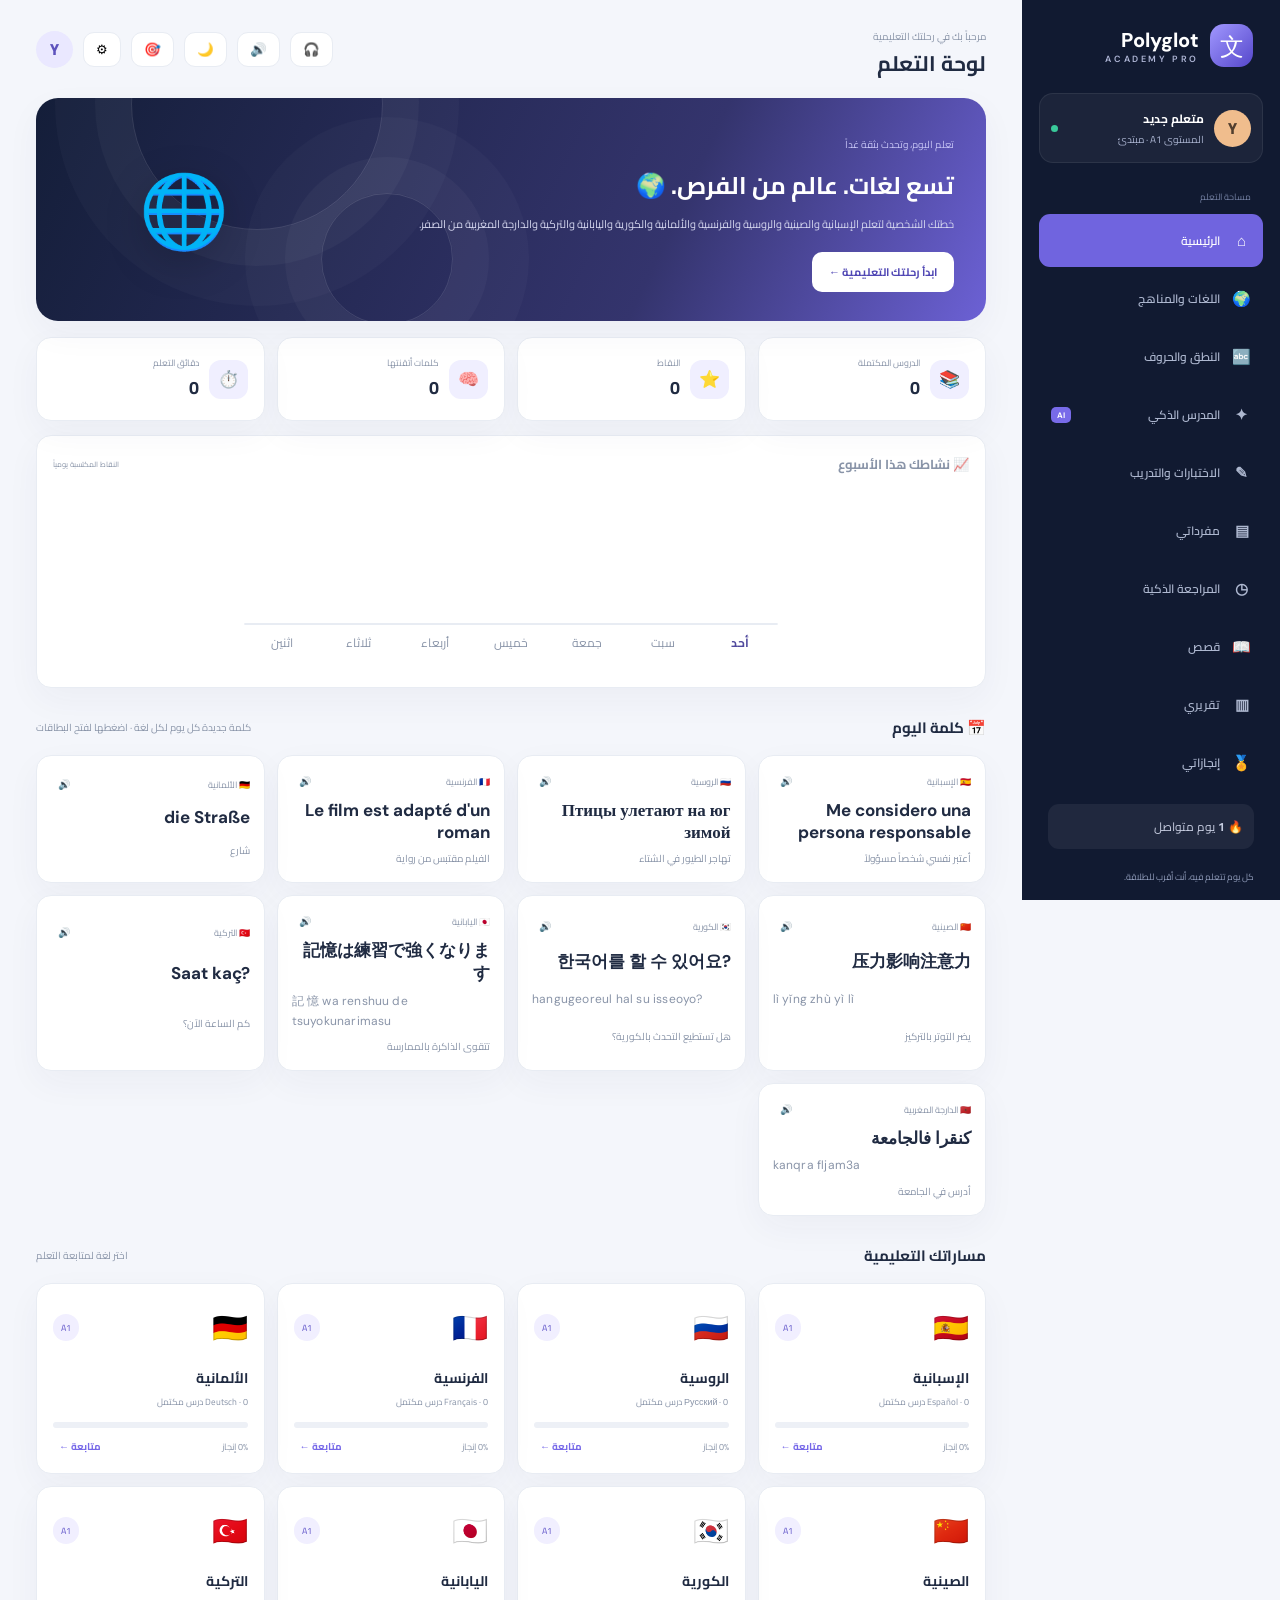
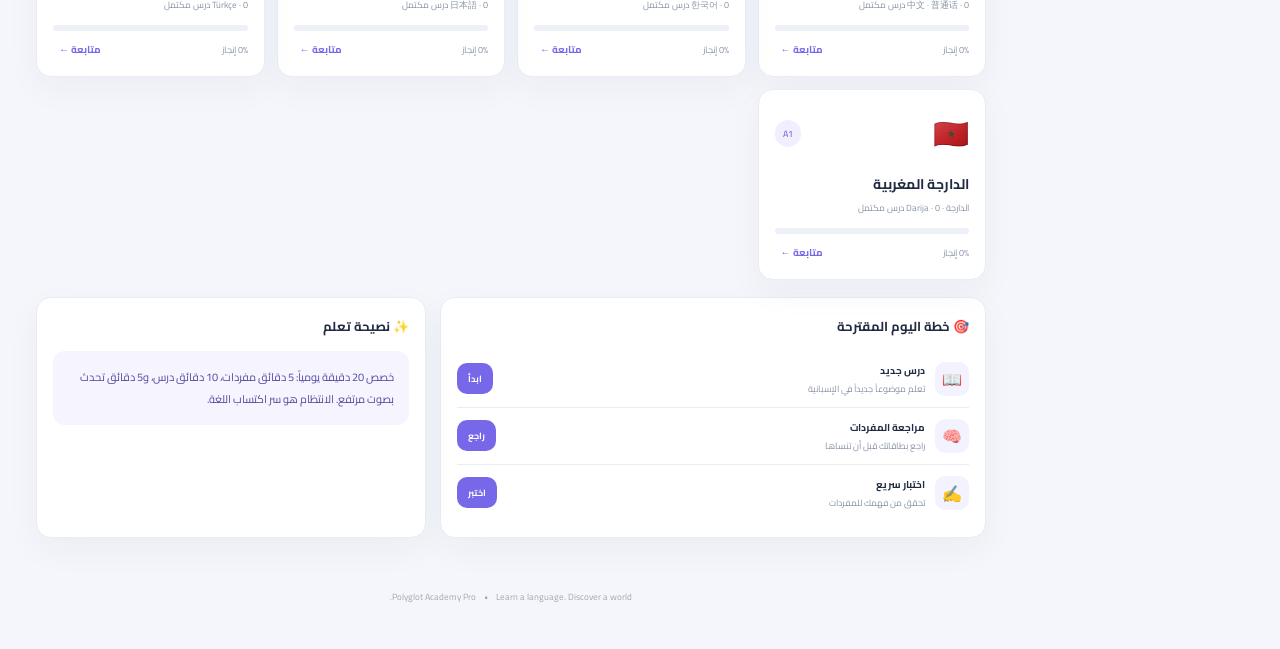
==== commit 7c68e4a3: "Rename 3-index.html to index.html" ====
--- a/index.html
+++ b/index.html
@@ -3,7 +3,7 @@
 <head>
 <meta charset="UTF-8"><meta name="viewport" content="width=device-width,initial-scale=1,viewport-fit=cover">
 <meta name="theme-color" content="#10172b"><meta name="description" content="Polyglot Academy - منصة تعلم الإسبانية والصينية والكورية واليابانية والتركية والروسية والفرنسية والألمانية والدارجة المغربية">
-<link rel="manifest" href="manifest.json"><link rel="icon" href="icon.svg" type="image/svg+xml"><link rel="apple-touch-icon" href="icon-192.png"><link rel="stylesheet" href="styles.css?v=28">
+<link rel="manifest" href="manifest.json"><link rel="icon" href="icon.svg" type="image/svg+xml"><link rel="apple-touch-icon" href="icon-192.png"><link rel="stylesheet" href="styles.css?v=32">
 <title>Polyglot Academy Pro</title>
 </head>
 <body>
@@ -33,26 +33,27 @@
  <footer>Polyglot Academy Pro <span>•</span> Learn a language. Discover a world.</footer>
 </main>
 <div class="toast" id="toast"></div>
-<script src="content.js?v=28"></script>
-<script src="grammar.js?v=28"></script>
-<script src="units2.js?v=28"></script>
-<script src="grammar2.js?v=28"></script>
-<script src="verbs.js?v=28"></script>
-<script src="quizlogic.js?v=28"></script>
-<script src="alphabet.js?v=28"></script>
-<script src="zh.js?v=28"></script>
-<script src="ko.js?v=28"></script>
-<script src="ja.js?v=28"></script>
-<script src="tr.js?v=28"></script>
-<script src="ma.js?v=28"></script>
-<script src="ma2.js?v=28"></script>
-<script src="ma3.js?v=28"></script>
-<script src="ma4.js?v=28"></script>
-<script src="arpron.js?v=28"></script>
-<script src="gpron1.js?v=28"></script>
-<script src="gpron2.js?v=28"></script>
-<script src="gfix1.js?v=28"></script>
-<script src="gfix2.js?v=28"></script>
-<script src="app.js?v=28"></script>
-<script src="53-vpjs.js?v=28"></script>
+<script src="content.js?v=32"></script>
+<script src="grammar.js?v=32"></script>
+<script src="units2.js?v=32"></script>
+<script src="grammar2.js?v=32"></script>
+<script src="verbs.js?v=32"></script>
+<script src="quizlogic.js?v=32"></script>
+<script src="alphabet.js?v=32"></script>
+<script src="zh.js?v=32"></script>
+<script src="ko.js?v=32"></script>
+<script src="ja.js?v=32"></script>
+<script src="tr.js?v=32"></script>
+<script src="ma.js?v=32"></script>
+<script src="ma2.js?v=32"></script>
+<script src="ma3.js?v=32"></script>
+<script src="ma4.js?v=32"></script>
+<script src="arpron.js?v=32"></script>
+<script src="gpron1.js?v=32"></script>
+<script src="gpron2.js?v=32"></script>
+<script src="gfix1.js?v=32"></script>
+<script src="gfix2.js?v=32"></script>
+<script src="units3.js?v=32"></script><script src="app.js?v=32"></script>
+<script src="53-vpjs.js?v=32"></script>
 </body></html>
+
